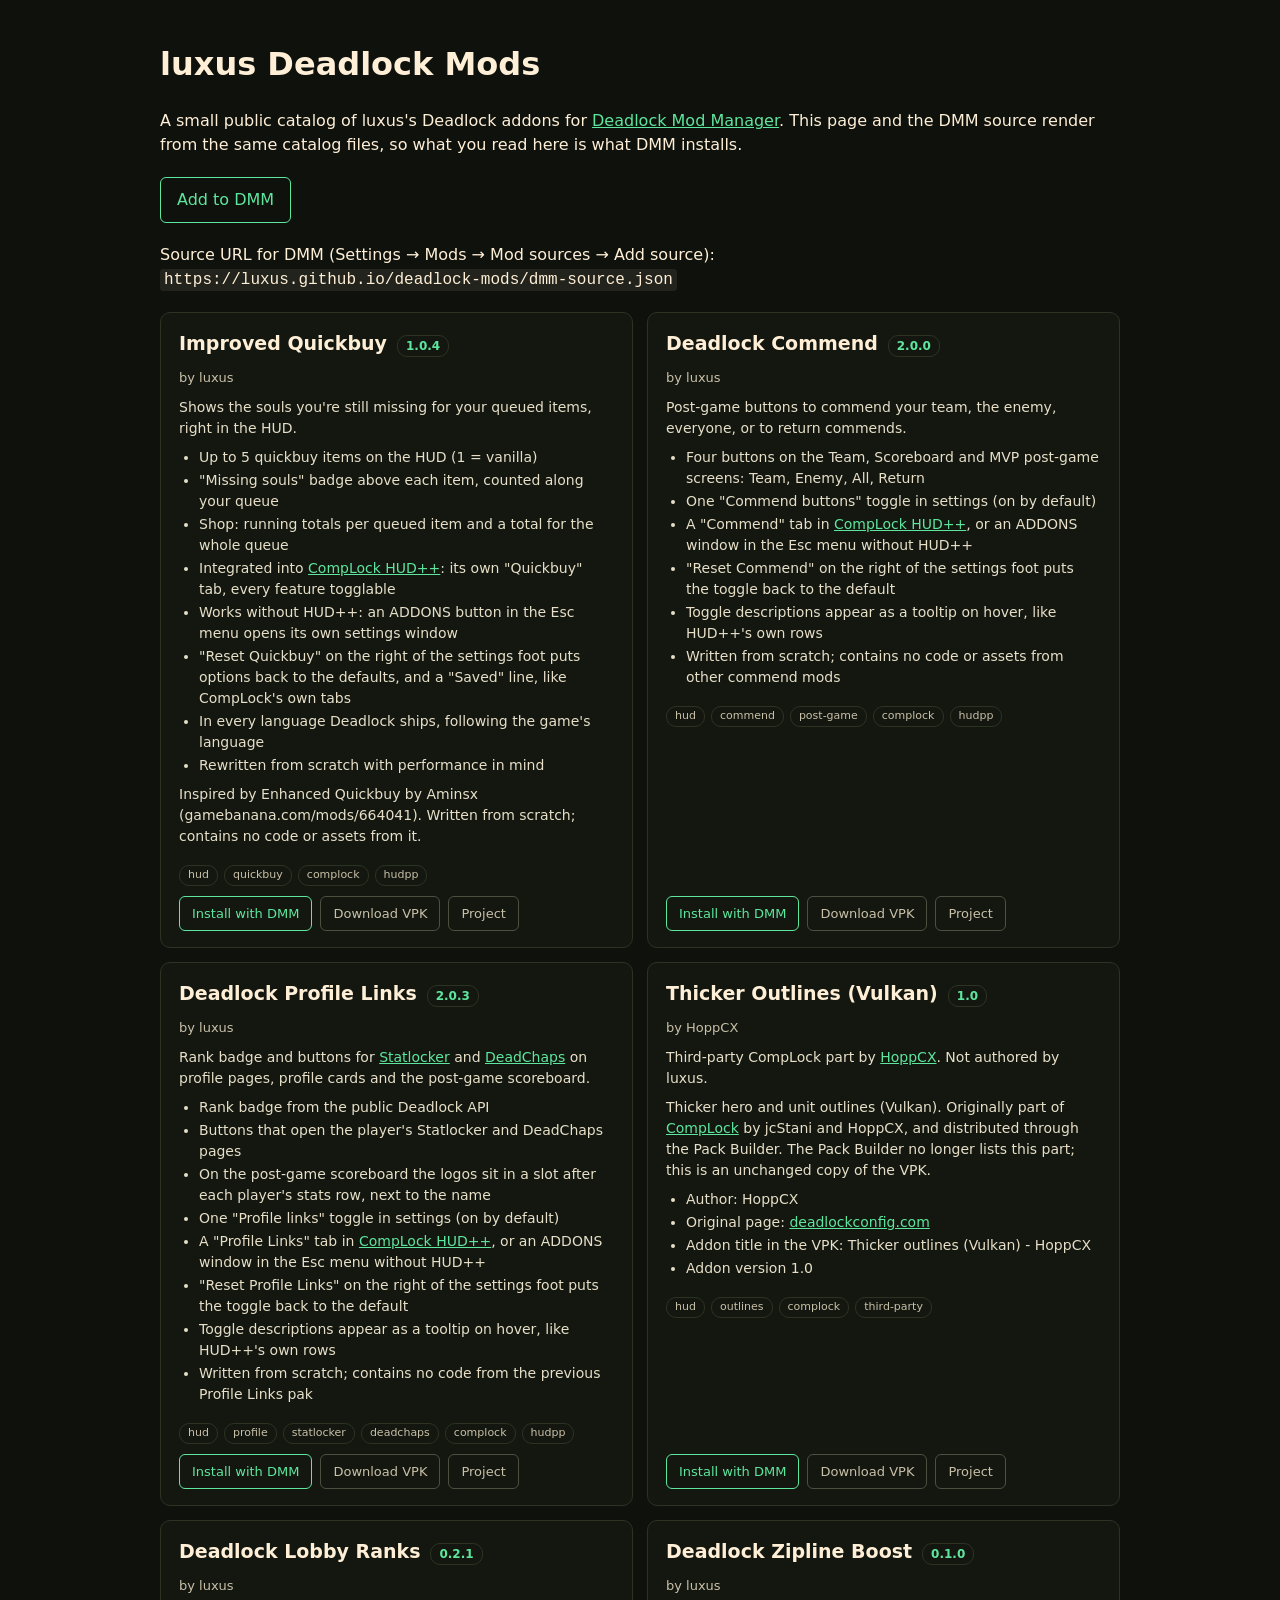
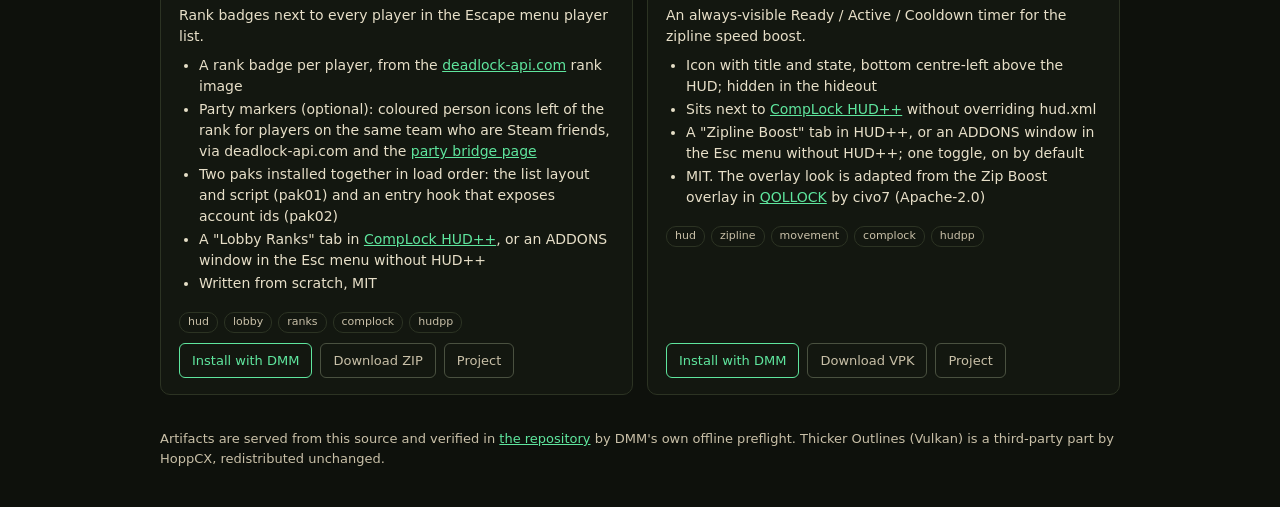
==== site/index.html @ 4c16becb "the deadlock-mods repository One repository: five Deadlock mods as peers under mods/ (improved-quick" ====
<!doctype html>
<html lang="en"><head><meta charset="utf-8"><meta name="viewport" content="width=device-width,initial-scale=1">
<title>luxus Deadlock Mods</title>
<style>
body{font:16px/1.5 system-ui,sans-serif;max-width:960px;margin:40px auto;padding:0 16px;background:#0e110c;color:#ffefd7}
a{color:#5fe69e}
code{background:#ffefd714;padding:2px 4px;border-radius:3px;word-break:break-all}
.b{display:inline-block;padding:10px 16px;margin:4px 8px 4px 0;border:1px solid #5fe69e;border-radius:6px;text-decoration:none}
.grid{display:grid;grid-template-columns:repeat(auto-fill,minmax(330px,1fr));gap:14px;margin-top:20px}
.card{border:1px solid #2c3323;border-radius:10px;padding:16px 18px;background:#131710;display:flex;flex-direction:column;gap:10px}
.card.unavailable{opacity:.55}
h2{font-size:19px;margin:0;display:flex;align-items:baseline;gap:10px;flex-wrap:wrap}
.ver{font-size:12px;color:#5fe69e;border:1px solid #2c3323;padding:1px 8px;border-radius:10px}
.by{font-size:13px;color:#c9c0a8;margin:0}
.desc{font-size:14px;color:#e7dfc8;overflow-wrap:anywhere}
.desc p{margin:0 0 8px}
.desc ul{margin:0 0 8px;padding-left:20px}
.desc li{margin:2px 0}
.tags{display:flex;flex-wrap:wrap;gap:6px}
.tag{font-size:11px;color:#c9c0a8;border:1px solid #2c3323;border-radius:10px;padding:1px 8px}
.acts{margin-top:auto;display:flex;flex-wrap:wrap;gap:8px}
.btn{font-size:13px;padding:7px 12px;border:1px solid #5fe69e;border-radius:6px;text-decoration:none;color:#5fe69e}
.btn.dim{border-color:#4a5140;color:#c9c0a8}
footer{margin-top:34px;font-size:13px;color:#c9c0a8}
</style></head>
<body>
<h1>luxus Deadlock Mods</h1>
<p>A small public catalog of luxus's Deadlock addons for <a href="https://deadlockmods.app/">Deadlock Mod Manager</a>. This page and the DMM source render from the same catalog files, so what you read here is what DMM installs.</p>
<p><a class="b" href="deadlock-mod-manager://sources/add?url=https%3A%2F%2Fluxus.github.io%2Fdeadlock-mods%2Fdmm-source.json">Add to DMM</a></p>
<p>Source URL for DMM (Settings → Mods → Mod sources → Add source):<br><code>https://luxus.github.io/deadlock-mods/dmm-source.json</code></p>
<noscript><p>Enable JavaScript to see the showcase, or read <a href="catalog.json">catalog.json</a> directly.</p></noscript>
<div class="grid" id="grid"></div>
<footer>Artifacts are served from this source and verified in <a href="https://github.com/luxus/deadlock-mods">the repository</a> by DMM's own offline preflight. Thicker Outlines (Vulkan) is a third-party part by HoppCX, redistributed unchanged.</footer>
<script>
(function () {
  "use strict";
  var SOURCE_URL = "https://luxus.github.io/deadlock-mods/dmm-source.json";
  var enc = encodeURIComponent;

  function esc(s) {
    return s.replace(/&/g, "&amp;").replace(/</g, "&lt;").replace(/>/g, "&gt;").replace(/"/g, "&quot;");
  }
  function inline(s) {
    return esc(s)
      .replace(/\[([^\]]+)\]\((https?:[^)\s]+)\)/g, '<a href="$2" target="_blank" rel="noopener">$1</a>')
      .replace(/\*\*([^*]+)\*\*/g, "<strong>$1</strong>");
  }
  // The catalog descriptions use paragraphs, "- " bullets, links and **bold**.
  function md(text) {
    return text.split(/\n{2,}/).map(function (para) {
      var lines = para.split("\n").map(function (l) { return l.trim(); }).filter(Boolean);
      if (lines.length && lines[0].charAt(0) === "-") {
        return "<ul>" + lines.map(function (l) { return "<li>" + inline(l.replace(/^- /, "")) + "</li>"; }).join("") + "</ul>";
      }
      return "<p>" + lines.map(inline).join("<br>") + "</p>";
    }).join("");
  }
  // An artifact's download URL is relative to its listing document, as in DMM.
  function fileUrl(item, artifact) {
    return new URL(artifact.download.url, new URL(item.detailUrl, location.href)).href;
  }

  fetch("catalog.json").then(function (r) { return r.json(); }).then(function (catalog) {
    return Promise.all(catalog.items.map(function (item) {
      return fetch(item.detailUrl).then(function (r) { return r.json(); }).then(function (detail) {
        return { item: item, detail: detail };
      });
    }));
  }).then(function (mods) {
    var grid = document.getElementById("grid");
    grid.innerHTML = mods.map(function (mod) {
      var d = mod.detail;
      var available = d.availability === "available" && d.release;
      var card = ['<div class="card' + (available ? "" : " unavailable") + '" id="' + esc(d.id) + '">'];
      card.push('<h2>' + esc(d.title) + (available ? ' <span class="ver">' + esc(d.release.version) + "</span>" : "") +
        (available ? "" : ' <span class="ver">' + esc(d.availability) + "</span>") + "</h2>");
      card.push('<p class="by">by ' + esc(d.author) + "</p>");
      if (d.description) card.push('<div class="desc">' + md(d.description) + "</div>");
      if (d.tags) {
        card.push('<div class="tags">' + d.tags.map(function (t) { return '<span class="tag">' + esc(t) + "</span>"; }).join("") + "</div>");
      }
      if (available) {
        card.push('<div class="acts">' +
          '<a class="btn" href="deadlock-mod-manager://sources/install?url=' + enc(SOURCE_URL) +
          "&amp;source=luxus&amp;listing=" + enc(d.id) + '">Install with DMM</a>' +
          d.release.artifacts.map(function (a) {
            return '<a class="btn dim" href="' + esc(fileUrl(mod.item, a)) + '">Download ' + a.format.toUpperCase() + "</a>";
          }).join("") +
          (d.homepageUrl ? '<a class="btn dim" href="' + esc(d.homepageUrl) + '">Project</a>' : "") +
          "</div>");
      }
      card.push("</div>");
      return card.join("");
    }).join("");
  }).catch(function (err) {
    document.getElementById("grid").innerHTML =
      '<p class="card">The catalog could not be loaded: ' + esc(String(err)) + "</p>";
  });
})();
</script>
</body></html>
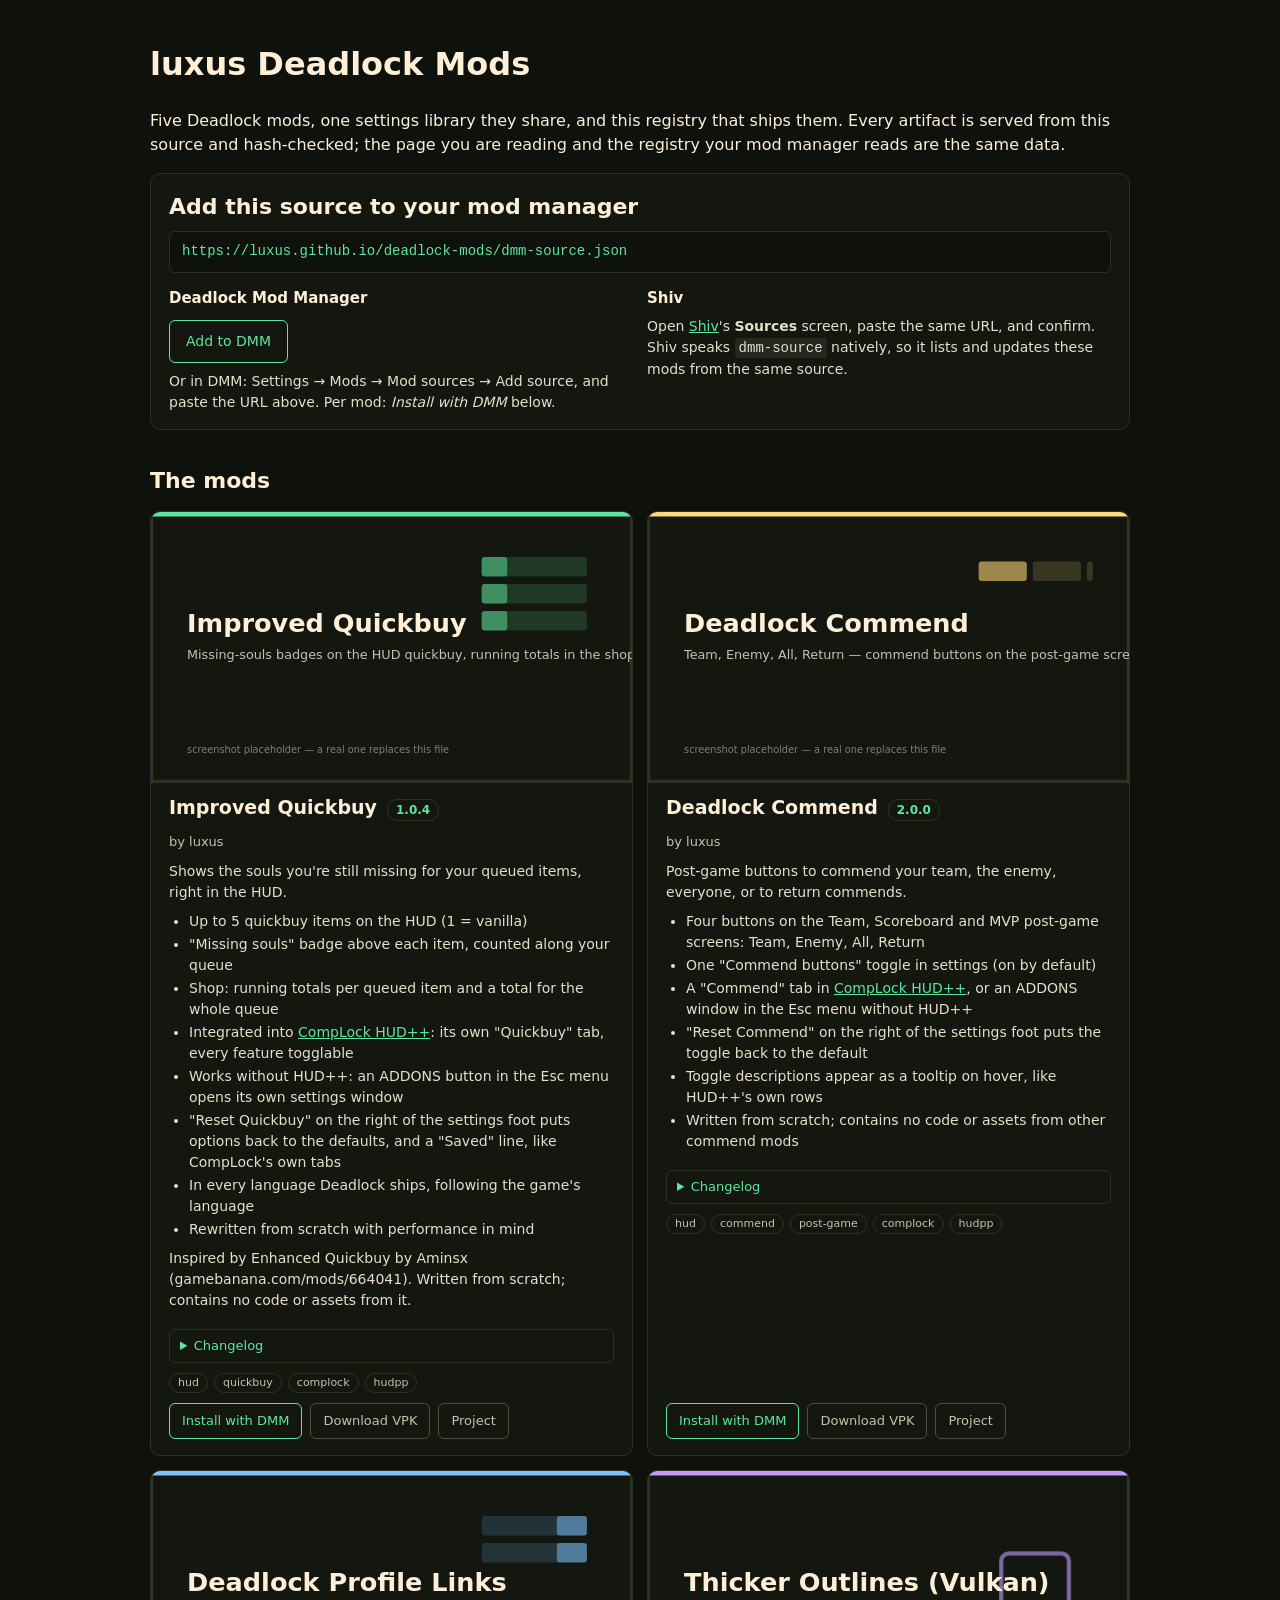
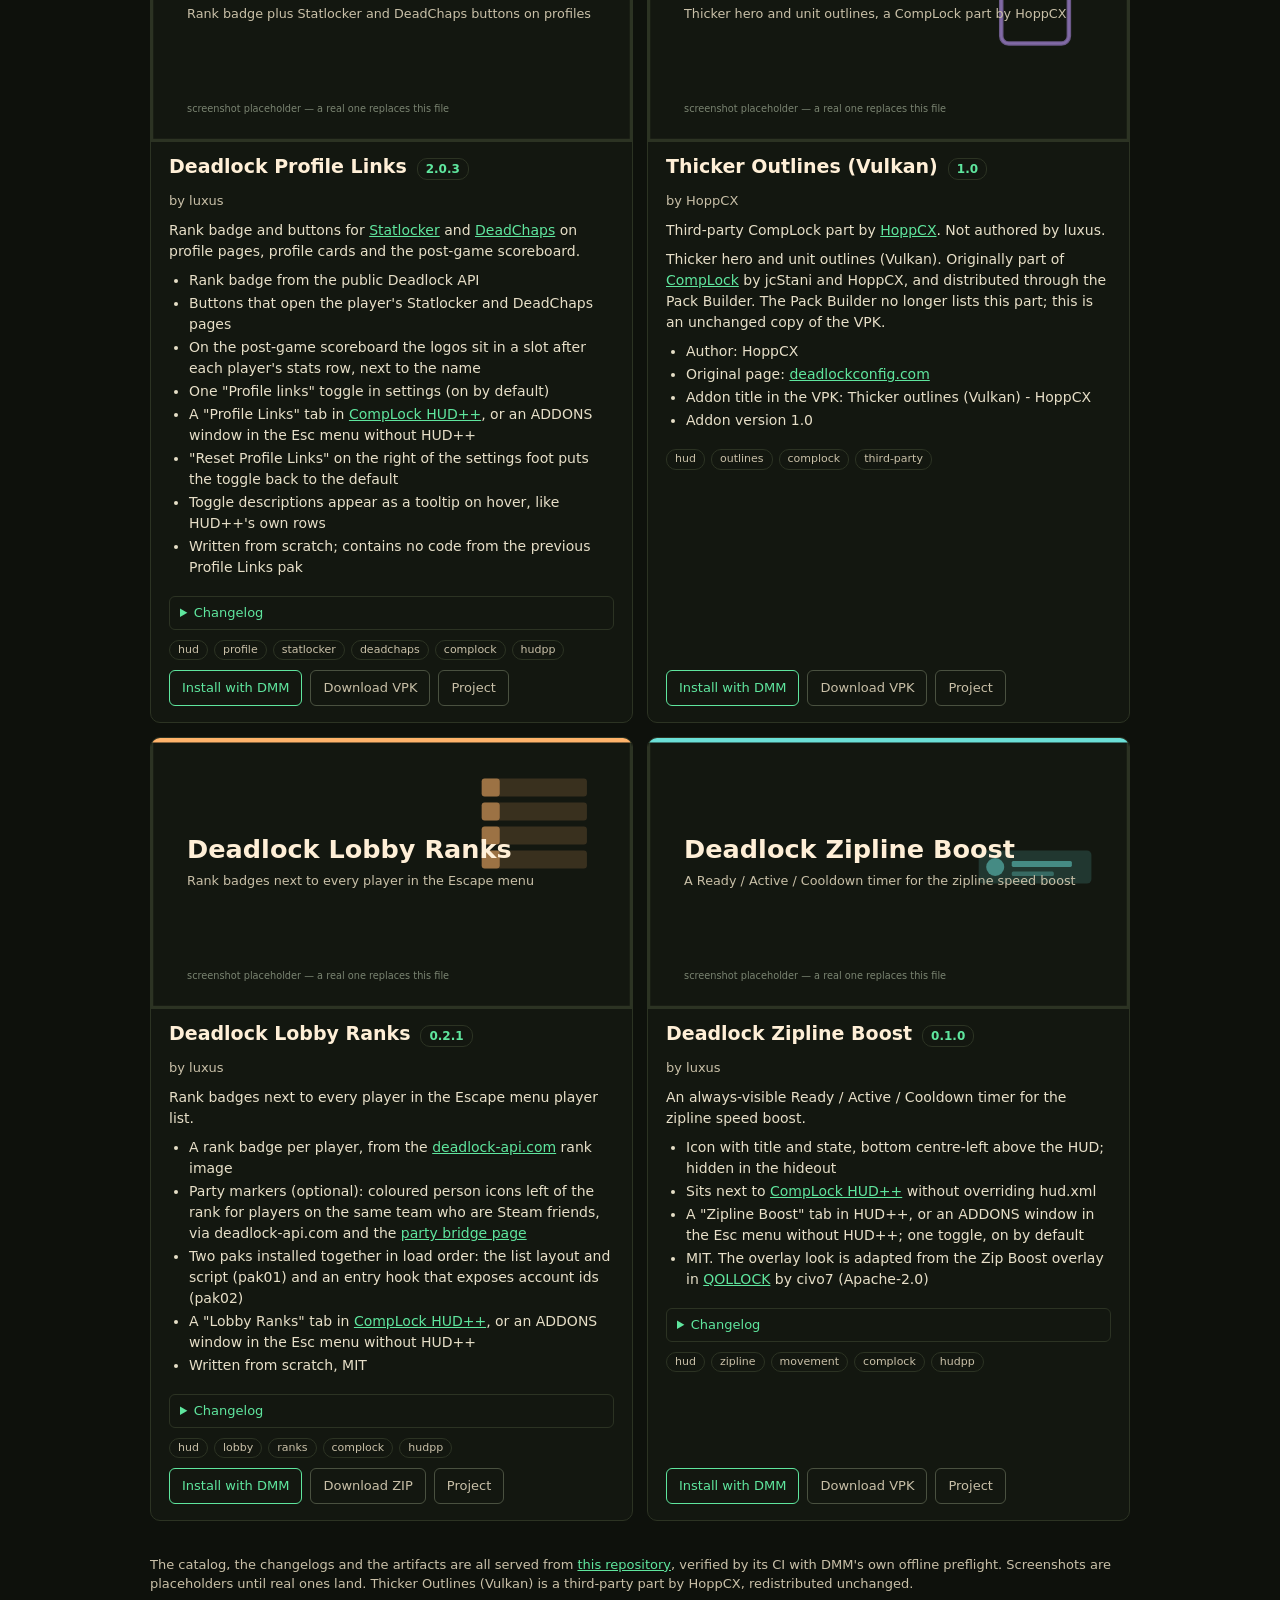
==== commit 2f82012d: "feat(site): changelogs, screenshots and both mod managers The showcase now shows each mod's changelo" ====
--- a/site/index.html
+++ b/site/index.html
@@ -2,22 +2,35 @@
 <html lang="en"><head><meta charset="utf-8"><meta name="viewport" content="width=device-width,initial-scale=1">
 <title>luxus Deadlock Mods</title>
 <style>
-body{font:16px/1.5 system-ui,sans-serif;max-width:960px;margin:40px auto;padding:0 16px;background:#0e110c;color:#ffefd7}
+body{font:16px/1.5 system-ui,sans-serif;max-width:980px;margin:40px auto;padding:0 16px;background:#0e110c;color:#ffefd7}
 a{color:#5fe69e}
 code{background:#ffefd714;padding:2px 4px;border-radius:3px;word-break:break-all}
+h2{font-size:22px;margin:34px 0 8px}
+h3{font-size:15px;margin:0 0 6px}
 .b{display:inline-block;padding:10px 16px;margin:4px 8px 4px 0;border:1px solid #5fe69e;border-radius:6px;text-decoration:none}
-.grid{display:grid;grid-template-columns:repeat(auto-fill,minmax(330px,1fr));gap:14px;margin-top:20px}
+.source{border:1px solid #2c3323;border-radius:10px;padding:16px 18px;background:#131710;margin-top:14px}
+.url{display:block;background:#0e110c;border:1px solid #2c3323;border-radius:6px;padding:10px 12px;margin:6px 0 14px;font:14px/1.4 ui-monospace,monospace;color:#5fe69e}
+.mgr{display:grid;grid-template-columns:repeat(auto-fit,minmax(280px,1fr));gap:14px}
+.mgr p{font-size:14px;color:#e7dfc8;margin:4px 0 0}
+.grid{display:grid;grid-template-columns:repeat(auto-fill,minmax(330px,1fr));gap:14px;margin-top:14px}
 .card{border:1px solid #2c3323;border-radius:10px;padding:16px 18px;background:#131710;display:flex;flex-direction:column;gap:10px}
 .card.unavailable{opacity:.55}
-h2{font-size:19px;margin:0;display:flex;align-items:baseline;gap:10px;flex-wrap:wrap}
+.shot{margin:-16px -18px 0;border-bottom:1px solid #2c3323;border-radius:9px 9px 0 0;overflow:hidden;aspect-ratio:16/9;background:#0e110c}
+.shot img{width:100%;height:100%;object-fit:cover;display:block}
+h2.title{font-size:19px;margin:0;display:flex;align-items:baseline;gap:10px;flex-wrap:wrap}
 .ver{font-size:12px;color:#5fe69e;border:1px solid #2c3323;padding:1px 8px;border-radius:10px}
 .by{font-size:13px;color:#c9c0a8;margin:0}
 .desc{font-size:14px;color:#e7dfc8;overflow-wrap:anywhere}
 .desc p{margin:0 0 8px}
 .desc ul{margin:0 0 8px;padding-left:20px}
 .desc li{margin:2px 0}
+.desc h3{font-size:15px;margin:10px 0 4px;color:#ffefd7}
+.desc h4{font-size:13px;margin:8px 0 4px;color:#5fe69e}
 .tags{display:flex;flex-wrap:wrap;gap:6px}
 .tag{font-size:11px;color:#c9c0a8;border:1px solid #2c3323;border-radius:10px;padding:1px 8px}
+.cl{border:1px solid #2c3323;border-radius:6px;padding:6px 10px}
+.cl summary{cursor:pointer;font-size:13px;color:#5fe69e}
+.cl .desc{margin-top:8px}
 .acts{margin-top:auto;display:flex;flex-wrap:wrap;gap:8px}
 .btn{font-size:13px;padding:7px 12px;border:1px solid #5fe69e;border-radius:6px;text-decoration:none;color:#5fe69e}
 .btn.dim{border-color:#4a5140;color:#c9c0a8}
@@ -25,12 +38,28 @@
 </style></head>
 <body>
 <h1>luxus Deadlock Mods</h1>
-<p>A small public catalog of luxus's Deadlock addons for <a href="https://deadlockmods.app/">Deadlock Mod Manager</a>. This page and the DMM source render from the same catalog files, so what you read here is what DMM installs.</p>
+<p>Five Deadlock mods, one settings library they share, and this registry that ships them. Every artifact is served from this source and hash-checked; the page you are reading and the registry your mod manager reads are the same data.</p>
+
+<div class="source">
+<h2 style="margin-top:0">Add this source to your mod manager</h2>
+<code class="url">https://luxus.github.io/deadlock-mods/dmm-source.json</code>
+<div class="mgr">
+<div>
+<h3>Deadlock Mod Manager</h3>
 <p><a class="b" href="deadlock-mod-manager://sources/add?url=https%3A%2F%2Fluxus.github.io%2Fdeadlock-mods%2Fdmm-source.json">Add to DMM</a></p>
-<p>Source URL for DMM (Settings → Mods → Mod sources → Add source):<br><code>https://luxus.github.io/deadlock-mods/dmm-source.json</code></p>
+<p>Or in DMM: Settings → Mods → Mod sources → Add source, and paste the URL above. Per mod: <i>Install with DMM</i> below.</p>
+</div>
+<div>
+<h3>Shiv</h3>
+<p>Open <a href="https://github.com/luxus/shiv">Shiv</a>'s <b>Sources</b> screen, paste the same URL, and confirm. Shiv speaks <code>dmm-source</code> natively, so it lists and updates these mods from the same source.</p>
+</div>
+</div>
+</div>
+
+<h2>The mods</h2>
 <noscript><p>Enable JavaScript to see the showcase, or read <a href="catalog.json">catalog.json</a> directly.</p></noscript>
 <div class="grid" id="grid"></div>
-<footer>Artifacts are served from this source and verified in <a href="https://github.com/luxus/deadlock-mods">the repository</a> by DMM's own offline preflight. Thicker Outlines (Vulkan) is a third-party part by HoppCX, redistributed unchanged.</footer>
+<footer>The catalog, the changelogs and the artifacts are all served from <a href="https://github.com/luxus/deadlock-mods">this repository</a>, verified by its CI with DMM's own offline preflight. Screenshots are placeholders until real ones land. Thicker Outlines (Vulkan) is a third-party part by HoppCX, redistributed unchanged.</footer>
 <script>
 (function () {
   "use strict";
@@ -45,25 +74,58 @@
       .replace(/\[([^\]]+)\]\((https?:[^)\s]+)\)/g, '<a href="$2" target="_blank" rel="noopener">$1</a>')
       .replace(/\*\*([^*]+)\*\*/g, "<strong>$1</strong>");
   }
-  // The catalog descriptions use paragraphs, "- " bullets, links and **bold**.
+  // Markdown the catalog and the changelogs use: paragraphs, "- " bullets,
+  // ## and ### headings. The "# Changelog" h1 and the footer link lines are skipped.
   function md(text) {
-    return text.split(/\n{2,}/).map(function (para) {
-      var lines = para.split("\n").map(function (l) { return l.trim(); }).filter(Boolean);
-      if (lines.length && lines[0].charAt(0) === "-") {
-        return "<ul>" + lines.map(function (l) { return "<li>" + inline(l.replace(/^- /, "")) + "</li>"; }).join("") + "</ul>";
+    var out = [], para = [], list = false;
+    function flushP() {
+      if (para.length) { out.push("<p>" + para.map(inline).join("<br>") + "</p>"); para = []; }
+    }
+    function endList() { if (list) { out.push("</ul>"); list = false; } }
+    text.split("\n").forEach(function (raw) {
+      var line = raw.replace(/\s+$/, "");
+      if (/^# /.test(line)) { flushP(); endList(); return; }
+      if (/^## /.test(line)) { flushP(); endList(); out.push("<h3>" + inline(line.slice(3)) + "</h3>"); return; }
+      if (/^### /.test(line)) { flushP(); endList(); out.push("<h4>" + inline(line.slice(4)) + "</h4>"); return; }
+      if (/^\[.*\]: /.test(line)) { return; }
+      if (/^- /.test(line)) {
+        flushP();
+        if (!list) { out.push("<ul>"); list = true; }
+        out.push("<li>" + inline(line.slice(2)) + "</li>");
+        return;
       }
-      return "<p>" + lines.map(inline).join("<br>") + "</p>";
-    }).join("");
+      if (line === "") { flushP(); endList(); return; }
+      para.push(line);
+    });
+    flushP(); endList();
+    return out.join("");
   }
   // An artifact's download URL is relative to its listing document, as in DMM.
   function fileUrl(item, artifact) {
     return new URL(artifact.download.url, new URL(item.detailUrl, location.href)).href;
   }
+  // Real screenshots replace the shipped placeholder when one exists.
+  function shotUrl(id) {
+    var fallback = "images/" + id + ".svg";
+    return ["png", "jpg", "webp"].reduce(function (p, ext) {
+      return p.then(function (found) {
+        if (found) return found;
+        return fetch("images/" + id + "." + ext, { method: "HEAD" })
+          .then(function (r) { return r.ok ? "images/" + id + "." + ext : null; })
+          .catch(function () { return null; });
+      });
+    }, Promise.resolve(null)).then(function (found) { return found || fallback; });
+  }
 
   fetch("catalog.json").then(function (r) { return r.json(); }).then(function (catalog) {
     return Promise.all(catalog.items.map(function (item) {
-      return fetch(item.detailUrl).then(function (r) { return r.json(); }).then(function (detail) {
-        return { item: item, detail: detail };
+      var detail = fetch(item.detailUrl).then(function (r) { return r.json(); });
+      var changelog = fetch("changelogs/" + item.id + ".md")
+        .then(function (r) { return r.ok ? r.text() : null; })
+        .catch(function () { return null; });
+      var shot = shotUrl(item.id);
+      return Promise.all([detail, changelog, shot]).then(function (r) {
+        return { item: item, detail: r[0], changelog: r[1], shot: r[2] };
       });
     }));
   }).then(function (mods) {
@@ -72,10 +134,14 @@
       var d = mod.detail;
       var available = d.availability === "available" && d.release;
       var card = ['<div class="card' + (available ? "" : " unavailable") + '" id="' + esc(d.id) + '">'];
-      card.push('<h2>' + esc(d.title) + (available ? ' <span class="ver">' + esc(d.release.version) + "</span>" : "") +
+      card.push('<div class="shot"><img src="' + esc(mod.shot) + '" alt="' + esc(d.title) + ' screenshot" loading="lazy"></div>');
+      card.push('<h2 class="title">' + esc(d.title) + (available ? ' <span class="ver">' + esc(d.release.version) + "</span>" : "") +
         (available ? "" : ' <span class="ver">' + esc(d.availability) + "</span>") + "</h2>");
       card.push('<p class="by">by ' + esc(d.author) + "</p>");
       if (d.description) card.push('<div class="desc">' + md(d.description) + "</div>");
+      if (mod.changelog) {
+        card.push('<details class="cl"><summary>Changelog</summary><div class="desc">' + md(mod.changelog) + "</div></details>");
+      }
       if (d.tags) {
         card.push('<div class="tags">' + d.tags.map(function (t) { return '<span class="tag">' + esc(t) + "</span>"; }).join("") + "</div>");
       }
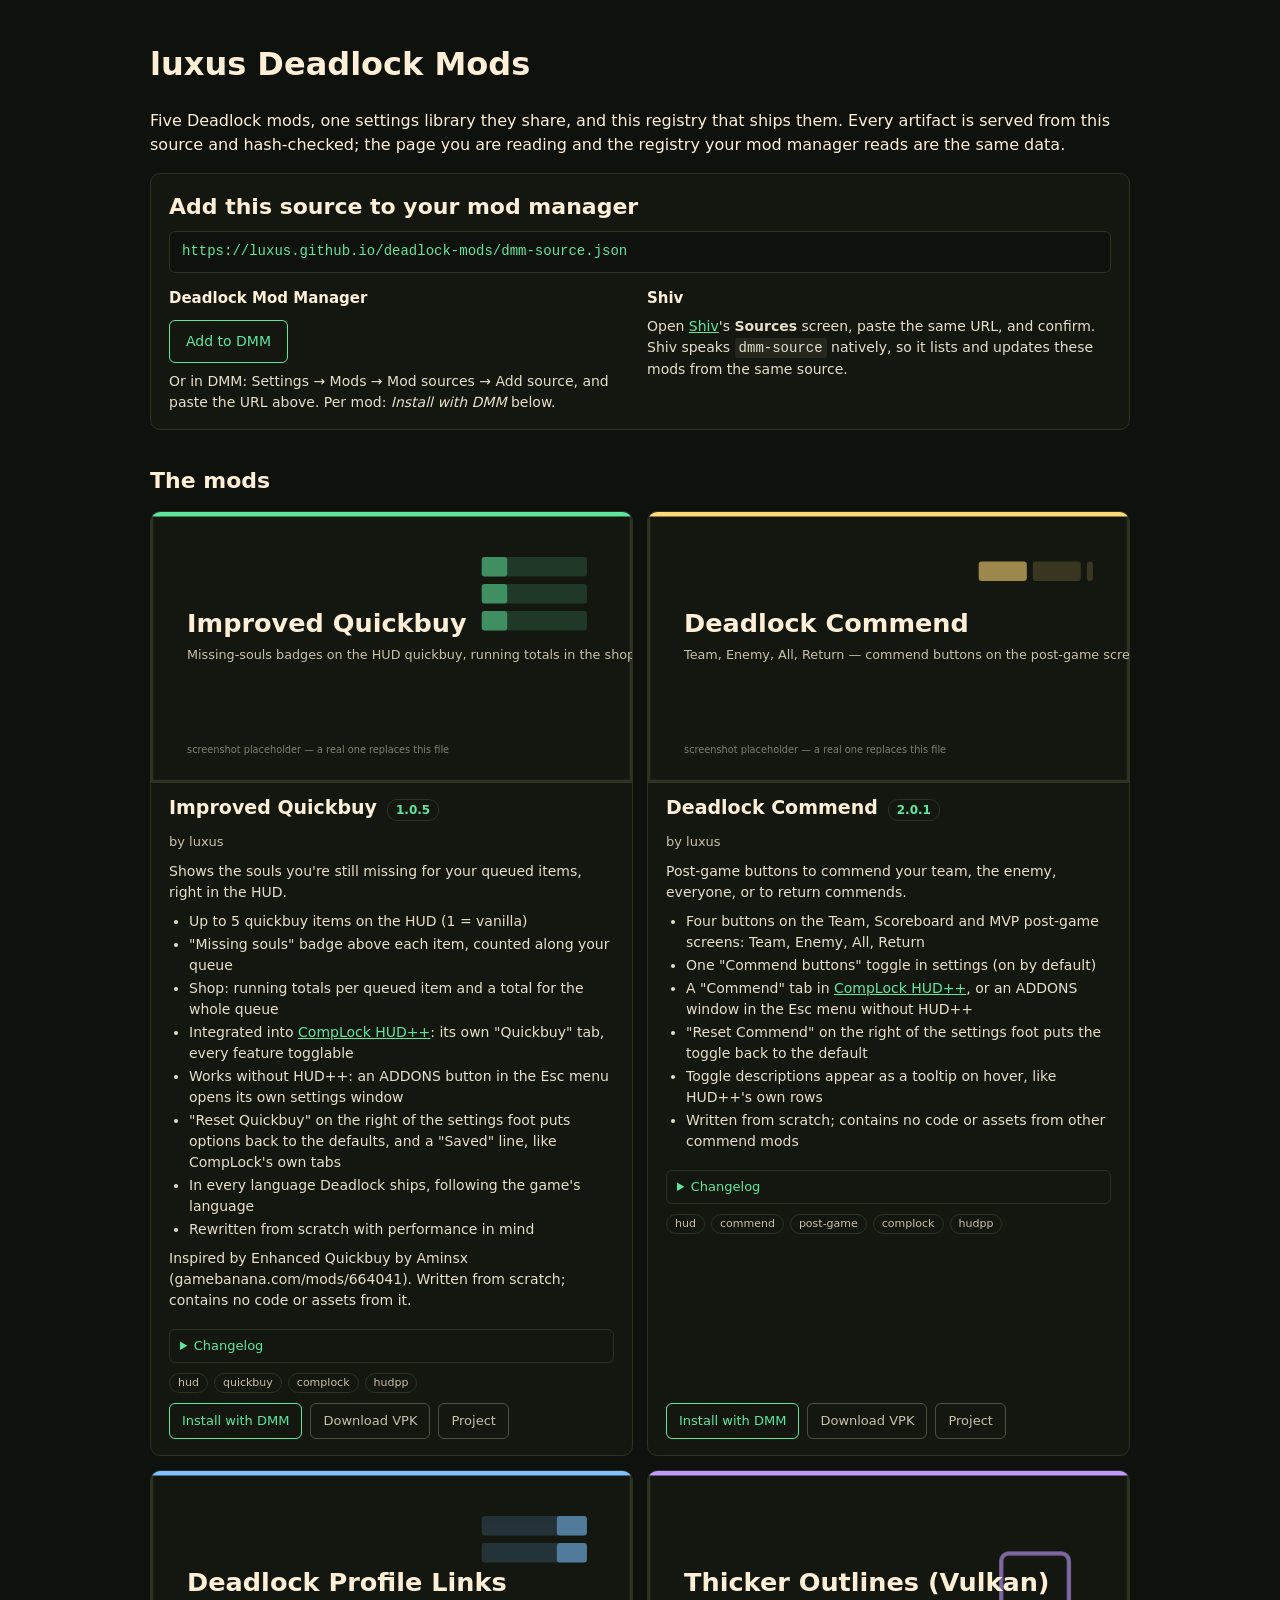
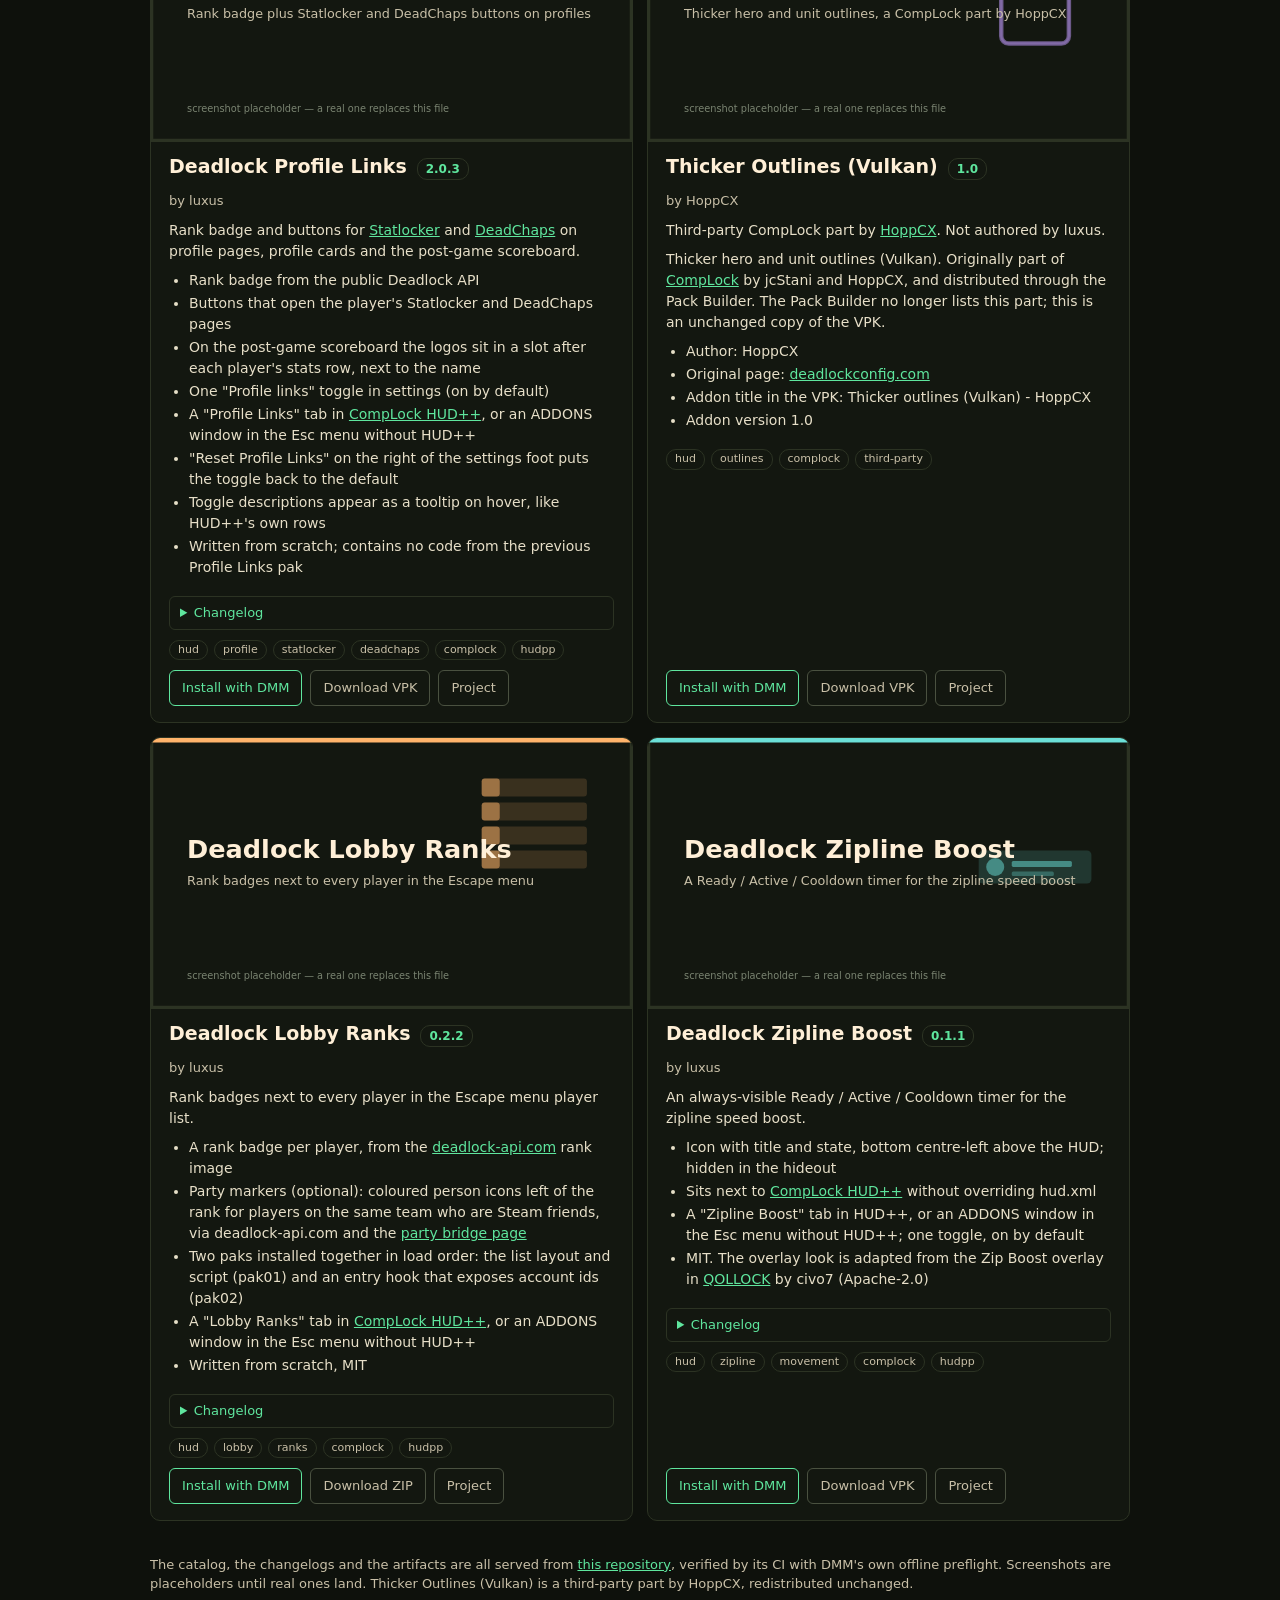
==== commit 71d32f11: "fix(site): an empty [Unreleased] section does not open a changelog" ====
--- a/site/index.html
+++ b/site/index.html
@@ -98,6 +98,10 @@
       para.push(line);
     });
     flushP(); endList();
+    // an empty [Unreleased] heading is dropped: the changelog opens with the latest release
+    for (var i = out.length - 1; i >= 0; i--) {
+      if (/^<h3>\[Unreleased\]<\/h3>$/.test(out[i]) && out[i + 1] && /^<h[34]>/.test(out[i + 1])) out.splice(i, 1);
+    }
     return out.join("");
   }
   // An artifact's download URL is relative to its listing document, as in DMM.
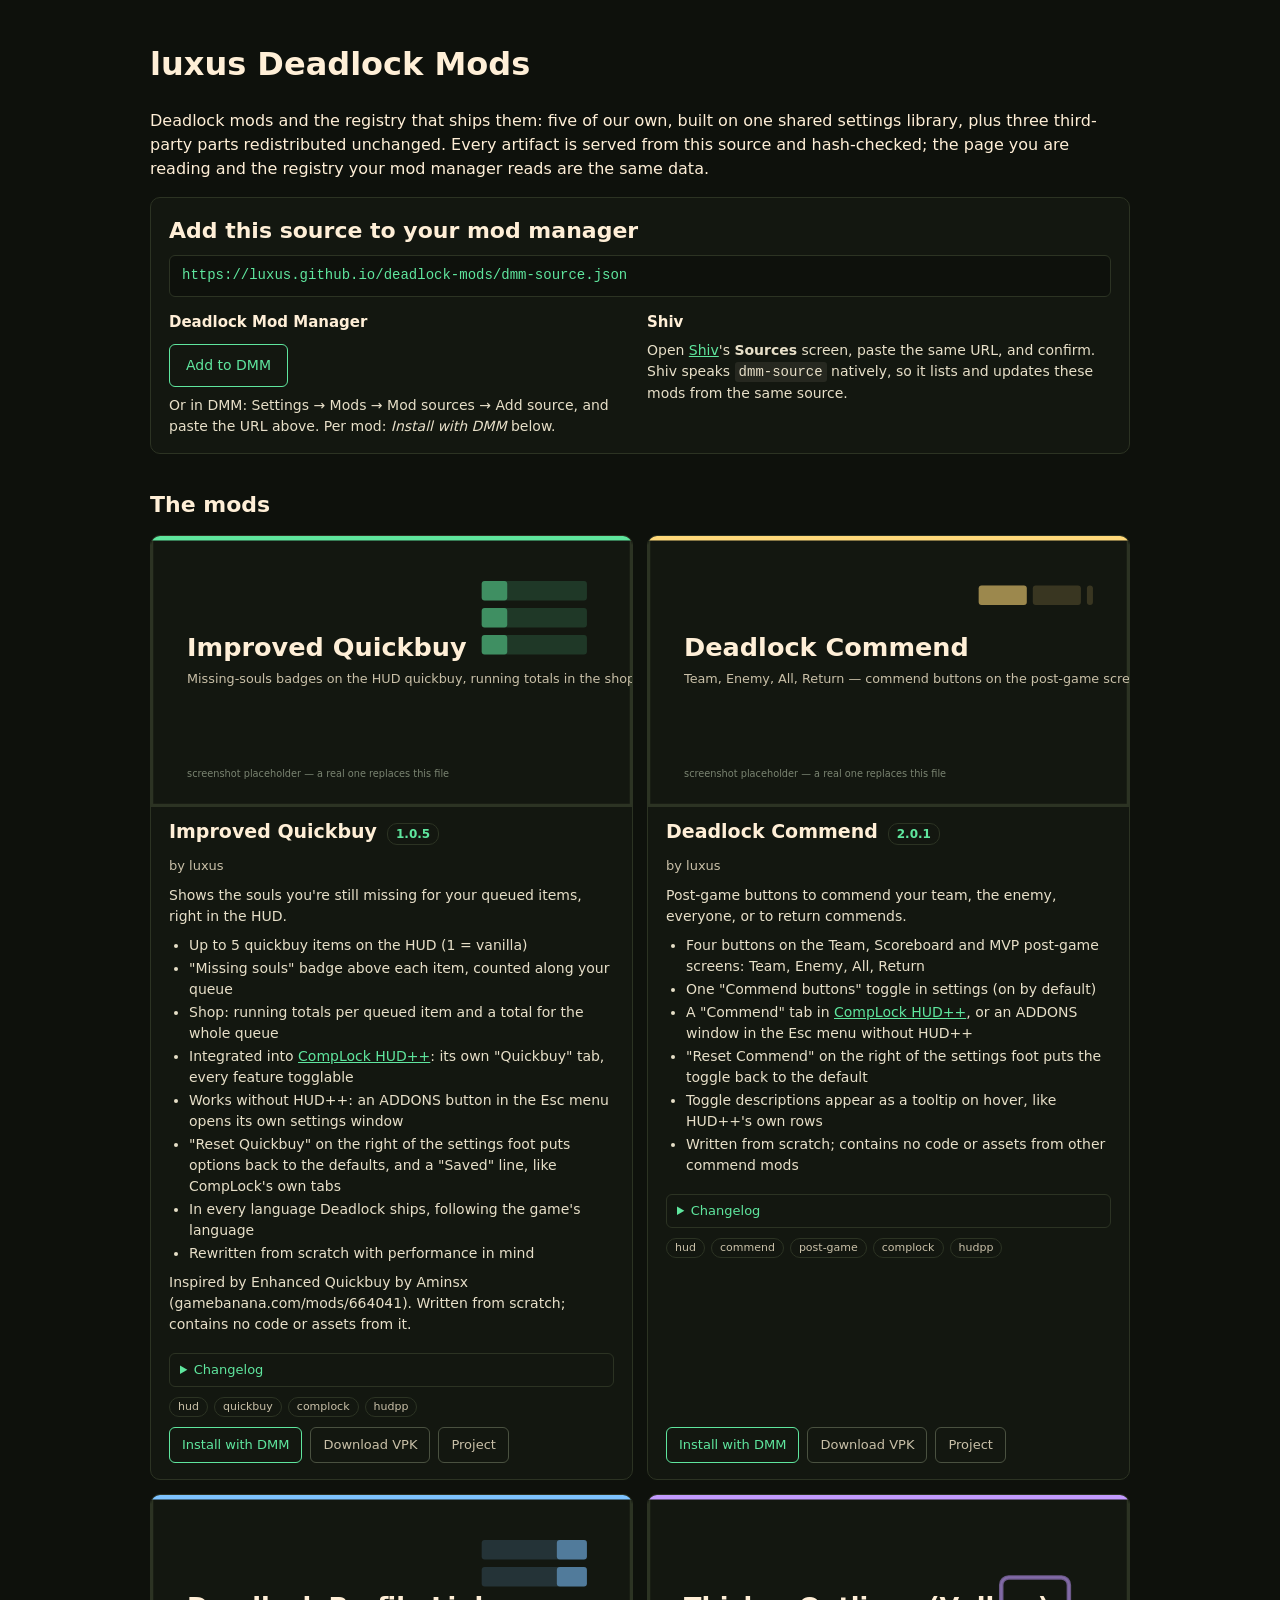
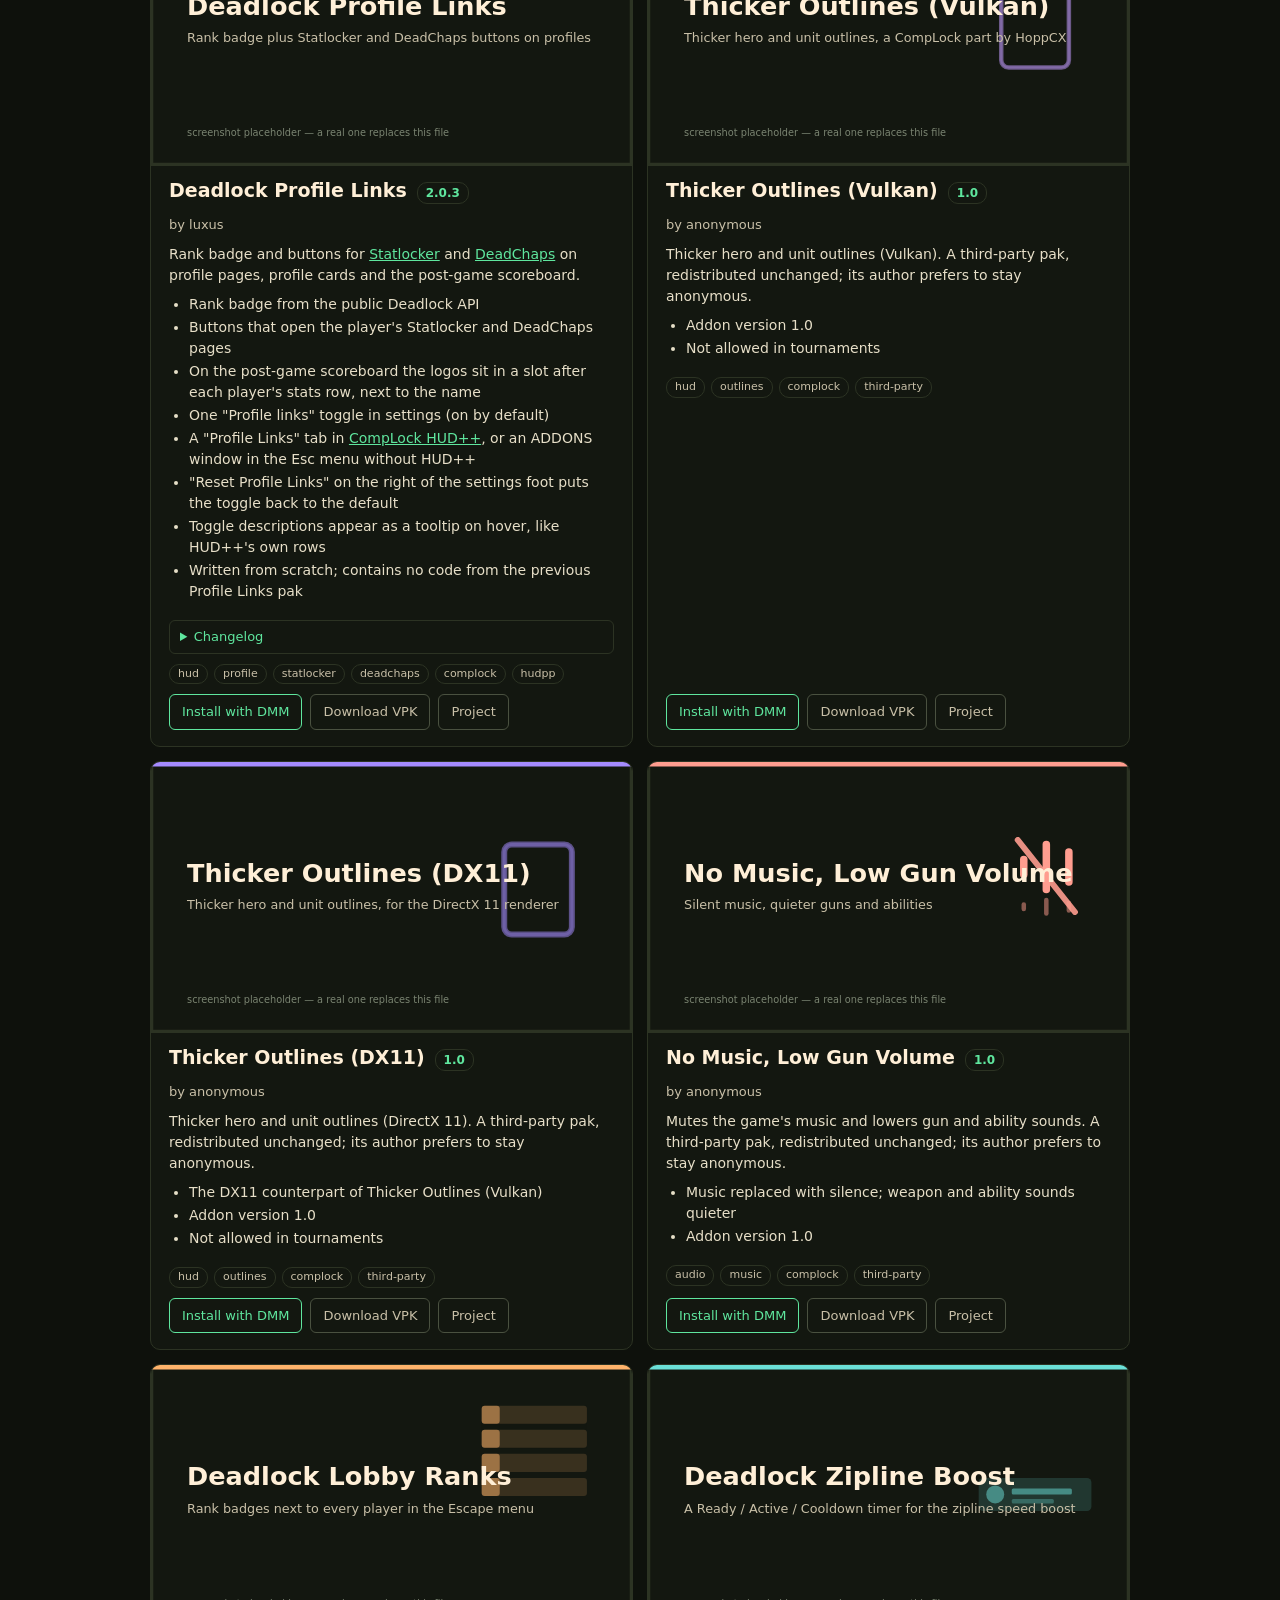
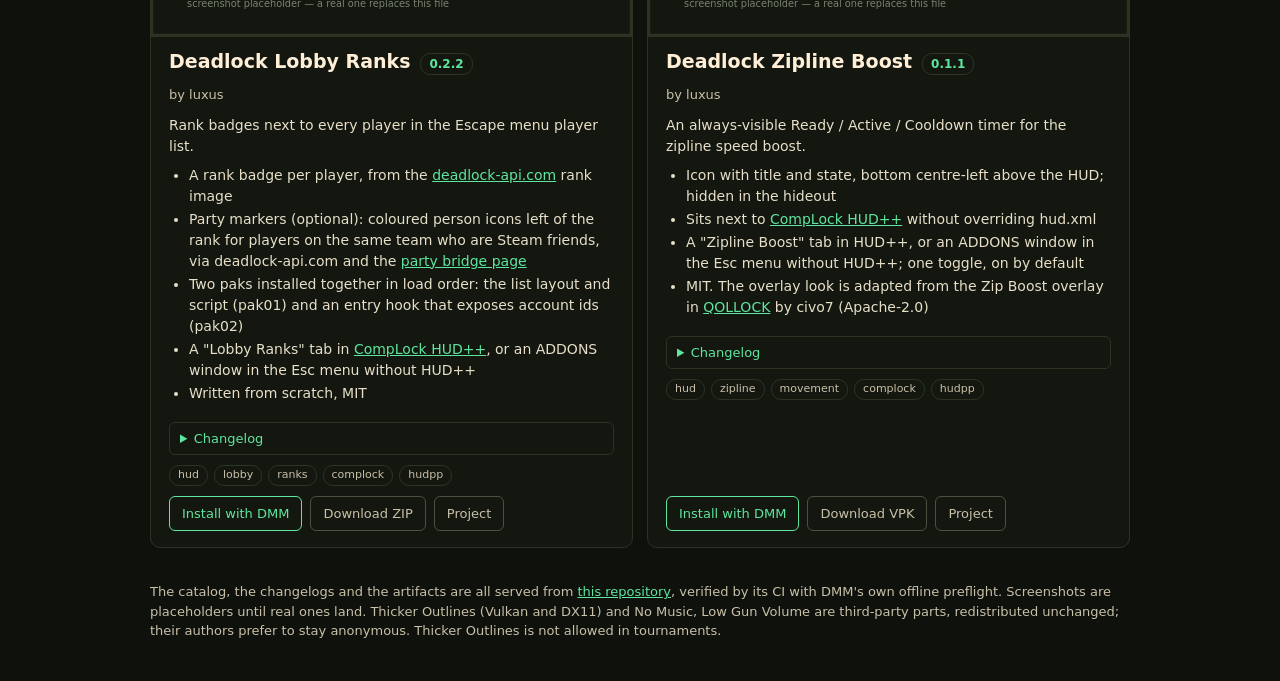
==== commit 8805e029: "feat(catalog): Thicker Outlines (DX11) and No Music, Low Gun Volume Two third-party paks, redistribu" ====
--- a/site/index.html
+++ b/site/index.html
@@ -38,7 +38,7 @@
 </style></head>
 <body>
 <h1>luxus Deadlock Mods</h1>
-<p>Five Deadlock mods, one settings library they share, and this registry that ships them. Every artifact is served from this source and hash-checked; the page you are reading and the registry your mod manager reads are the same data.</p>
+<p>Deadlock mods and the registry that ships them: five of our own, built on one shared settings library, plus three third-party parts redistributed unchanged. Every artifact is served from this source and hash-checked; the page you are reading and the registry your mod manager reads are the same data.</p>
 
 <div class="source">
 <h2 style="margin-top:0">Add this source to your mod manager</h2>
@@ -59,7 +59,7 @@
 <h2>The mods</h2>
 <noscript><p>Enable JavaScript to see the showcase, or read <a href="catalog.json">catalog.json</a> directly.</p></noscript>
 <div class="grid" id="grid"></div>
-<footer>The catalog, the changelogs and the artifacts are all served from <a href="https://github.com/luxus/deadlock-mods">this repository</a>, verified by its CI with DMM's own offline preflight. Screenshots are placeholders until real ones land. Thicker Outlines (Vulkan) is a third-party part by HoppCX, redistributed unchanged.</footer>
+<footer>The catalog, the changelogs and the artifacts are all served from <a href="https://github.com/luxus/deadlock-mods">this repository</a>, verified by its CI with DMM's own offline preflight. Screenshots are placeholders until real ones land. Thicker Outlines (Vulkan and DX11) and No Music, Low Gun Volume are third-party parts, redistributed unchanged; their authors prefer to stay anonymous. Thicker Outlines is not allowed in tournaments.</footer>
 <script>
 (function () {
   "use strict";
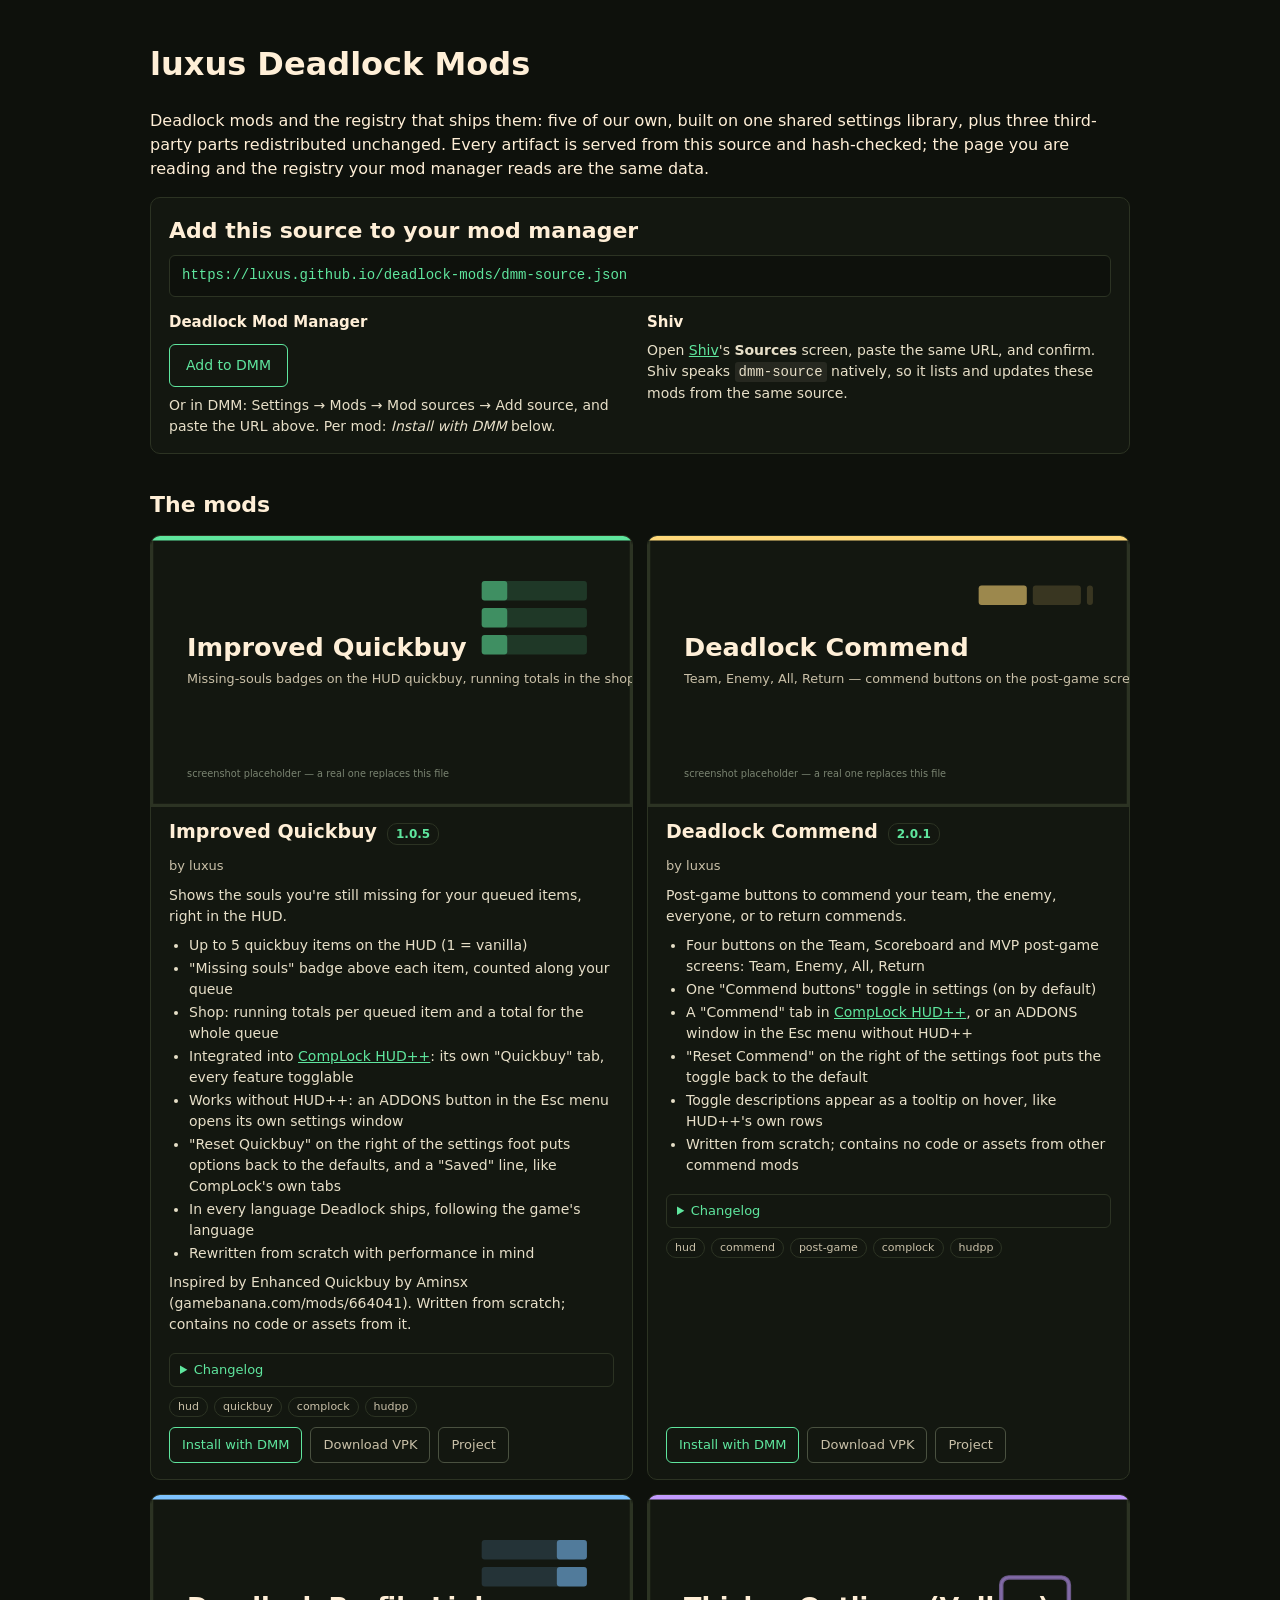
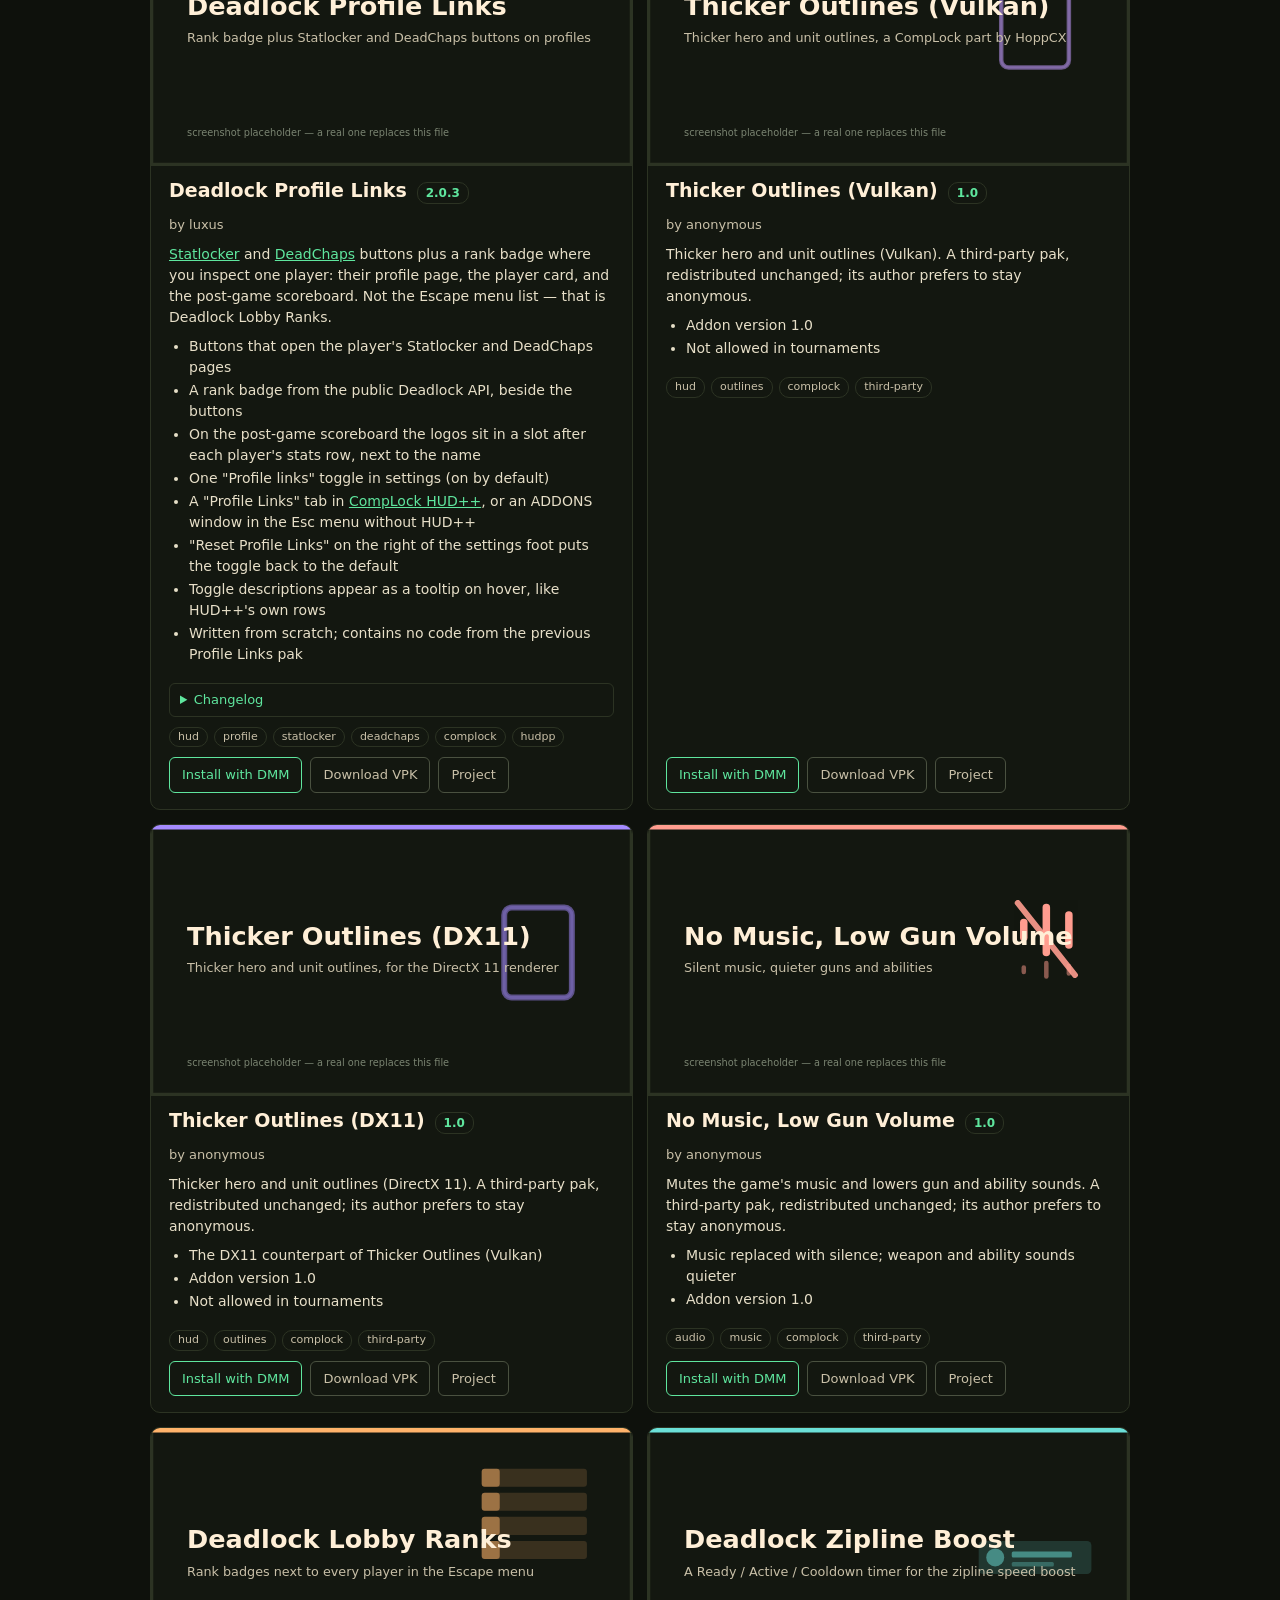
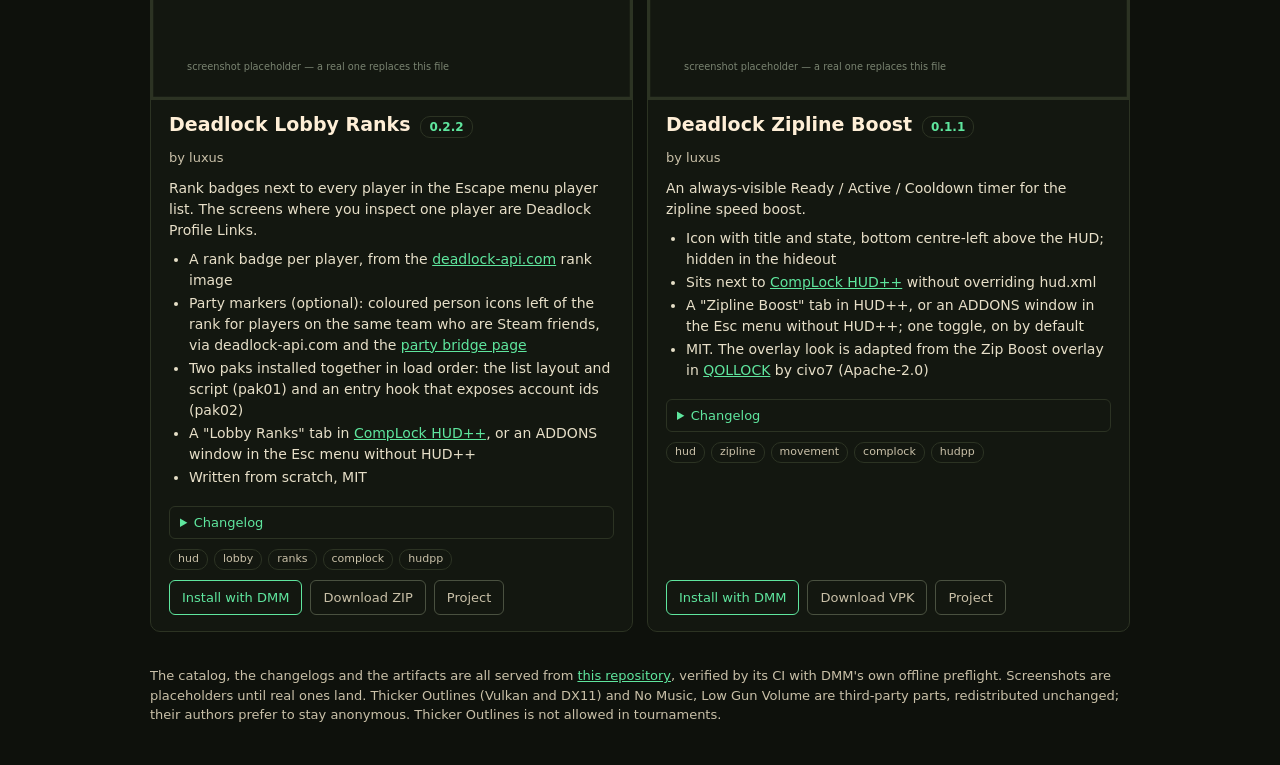
==== commit c6476375: "feat(registry): descriptions, images and changelogs as registry data lobby-ranks and zipline-boost g" ====
--- a/site/index.html
+++ b/site/index.html
@@ -31,6 +31,10 @@
 .cl{border:1px solid #2c3323;border-radius:6px;padding:6px 10px}
 .cl summary{cursor:pointer;font-size:13px;color:#5fe69e}
 .cl .desc{margin-top:8px}
+.rel{margin-bottom:10px}
+.rel:last-child{margin-bottom:0}
+.rel h4{font-size:13px;margin:0 0 4px;color:#ffefd7}
+.rel .date{color:#7a8471;font-weight:400}
 .acts{margin-top:auto;display:flex;flex-wrap:wrap;gap:8px}
 .btn{font-size:13px;padding:7px 12px;border:1px solid #5fe69e;border-radius:6px;text-decoration:none;color:#5fe69e}
 .btn.dim{border-color:#4a5140;color:#c9c0a8}
@@ -104,32 +108,21 @@
     }
     return out.join("");
   }
-  // An artifact's download URL is relative to its listing document, as in DMM.
-  function fileUrl(item, artifact) {
-    return new URL(artifact.download.url, new URL(item.detailUrl, location.href)).href;
-  }
-  // Real screenshots replace the shipped placeholder when one exists.
-  function shotUrl(id) {
-    var fallback = "images/" + id + ".svg";
-    return ["png", "jpg", "webp"].reduce(function (p, ext) {
-      return p.then(function (found) {
-        if (found) return found;
-        return fetch("images/" + id + "." + ext, { method: "HEAD" })
-          .then(function (r) { return r.ok ? "images/" + id + "." + ext : null; })
-          .catch(function () { return null; });
-      });
-    }, Promise.resolve(null)).then(function (found) { return found || fallback; });
+  // Every URL a listing carries is relative to the listing document, as in DMM.
+  function docUrl(item, ref) {
+    return new URL(ref, new URL(item.detailUrl, location.href)).href;
   }
 
   fetch("catalog.json").then(function (r) { return r.json(); }).then(function (catalog) {
     return Promise.all(catalog.items.map(function (item) {
       var detail = fetch(item.detailUrl).then(function (r) { return r.json(); });
-      var changelog = fetch("changelogs/" + item.id + ".md")
-        .then(function (r) { return r.ok ? r.text() : null; })
-        .catch(function () { return null; });
-      var shot = shotUrl(item.id);
-      return Promise.all([detail, changelog, shot]).then(function (r) {
-        return { item: item, detail: r[0], changelog: r[1], shot: r[2] };
+      return detail.then(function (d) {
+        var history = d.releaseHistoryUrl
+          ? fetch(docUrl(item, d.releaseHistoryUrl)).then(function (r) { return r.ok ? r.json() : null; }).catch(function () { return null; })
+          : Promise.resolve(null);
+        return history.then(function (h) {
+          return { item: item, detail: d, history: h, shot: d.images && d.images.length ? docUrl(item, d.images[0]) : null };
+        });
       });
     }));
   }).then(function (mods) {
@@ -138,13 +131,20 @@
       var d = mod.detail;
       var available = d.availability === "available" && d.release;
       var card = ['<div class="card' + (available ? "" : " unavailable") + '" id="' + esc(d.id) + '">'];
-      card.push('<div class="shot"><img src="' + esc(mod.shot) + '" alt="' + esc(d.title) + ' screenshot" loading="lazy"></div>');
+      if (mod.shot) {
+        card.push('<div class="shot"><img src="' + esc(mod.shot) + '" alt="' + esc(d.title) + ' screenshot" loading="lazy"></div>');
+      }
       card.push('<h2 class="title">' + esc(d.title) + (available ? ' <span class="ver">' + esc(d.release.version) + "</span>" : "") +
         (available ? "" : ' <span class="ver">' + esc(d.availability) + "</span>") + "</h2>");
       card.push('<p class="by">by ' + esc(d.author) + "</p>");
       if (d.description) card.push('<div class="desc">' + md(d.description) + "</div>");
-      if (mod.changelog) {
-        card.push('<details class="cl"><summary>Changelog</summary><div class="desc">' + md(mod.changelog) + "</div></details>");
+      if (mod.history && mod.history.items && mod.history.items.length) {
+        card.push('<details class="cl"><summary>Changelog</summary><div class="desc">' +
+          mod.history.items.map(function (rel) {
+            return '<div class="rel"><h4>Version ' + esc(rel.version) +
+              (rel.publishedAt ? ' <span class="date">' + esc(rel.publishedAt) + "</span>" : "") +
+              "</h4>" + md(rel.changelog || "") + "</div>";
+          }).join("") + "</div></details>");
       }
       if (d.tags) {
         card.push('<div class="tags">' + d.tags.map(function (t) { return '<span class="tag">' + esc(t) + "</span>"; }).join("") + "</div>");
@@ -154,7 +154,7 @@
           '<a class="btn" href="deadlock-mod-manager://sources/install?url=' + enc(SOURCE_URL) +
           "&amp;source=luxus&amp;listing=" + enc(d.id) + '">Install with DMM</a>' +
           d.release.artifacts.map(function (a) {
-            return '<a class="btn dim" href="' + esc(fileUrl(mod.item, a)) + '">Download ' + a.format.toUpperCase() + "</a>";
+            return '<a class="btn dim" href="' + esc(docUrl(mod.item, a.download.url)) + '">Download ' + a.format.toUpperCase() + "</a>";
           }).join("") +
           (d.homepageUrl ? '<a class="btn dim" href="' + esc(d.homepageUrl) + '">Project</a>' : "") +
           "</div>");
